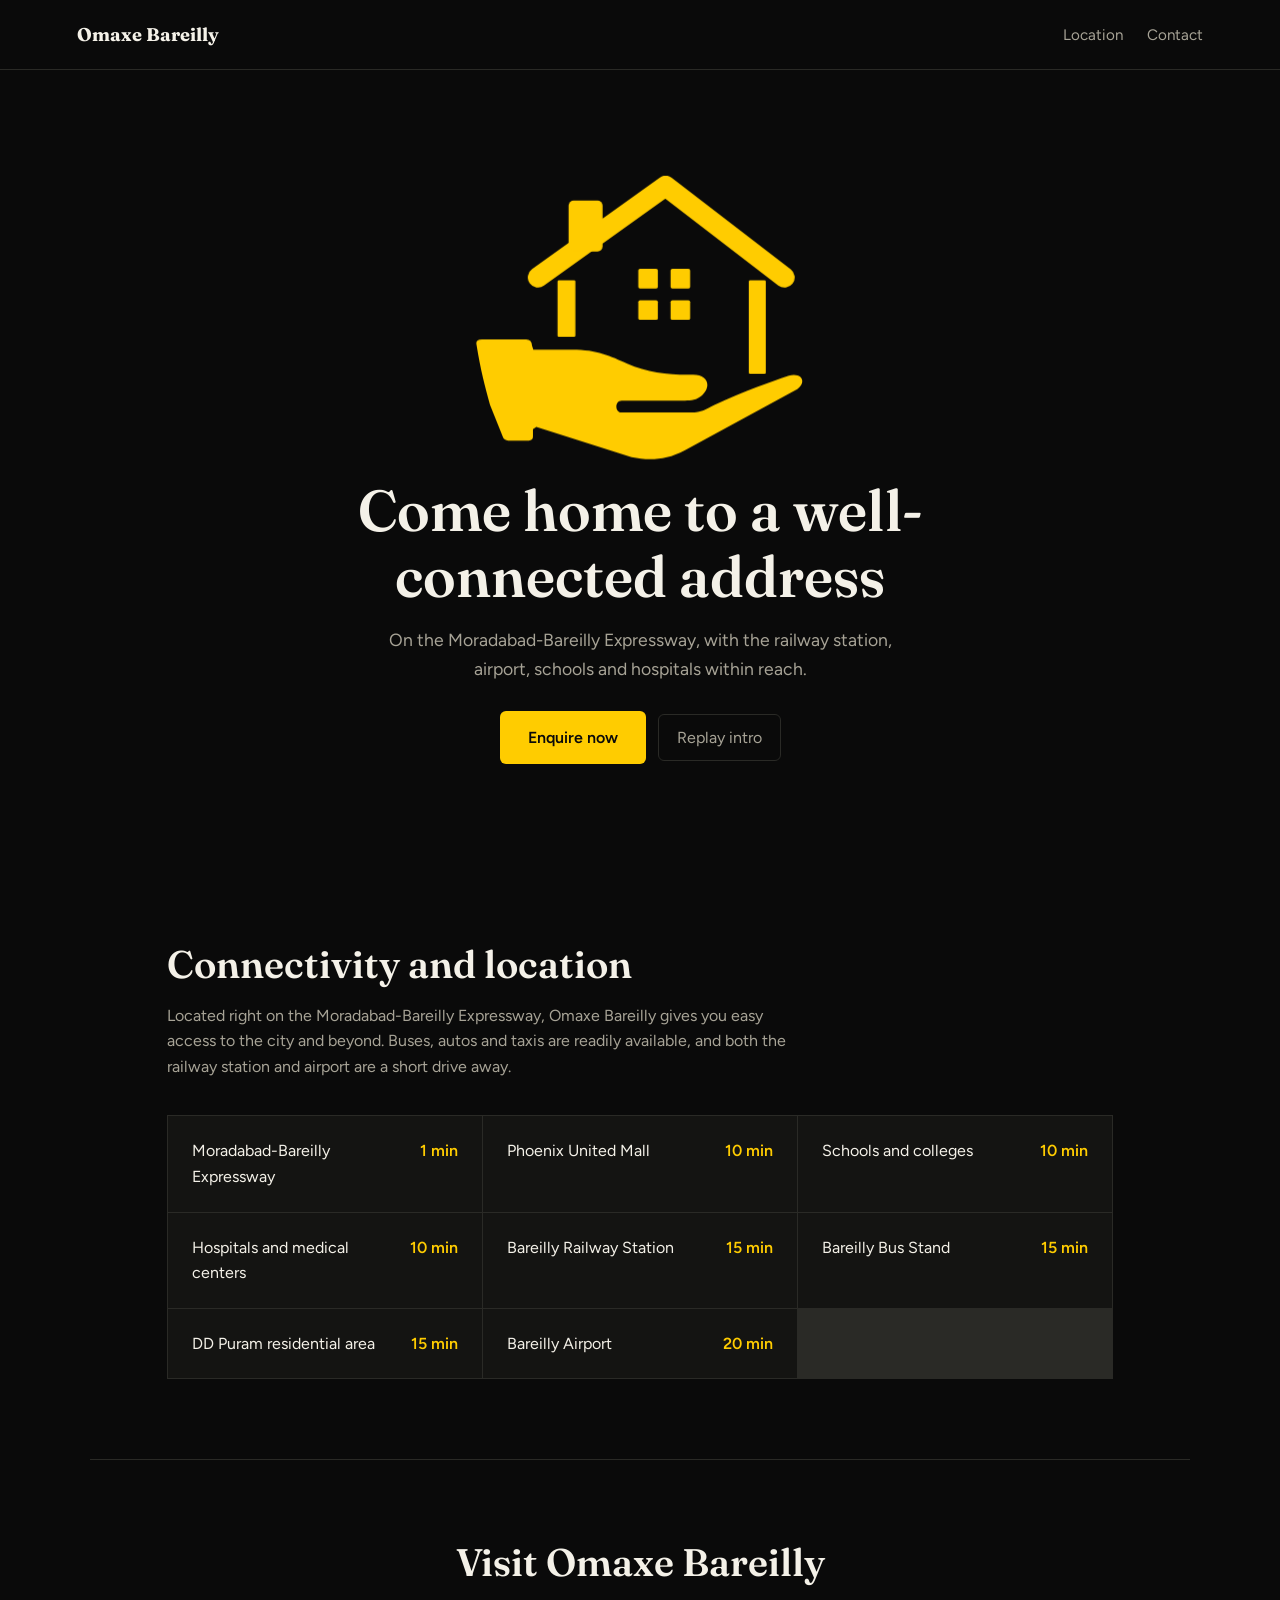
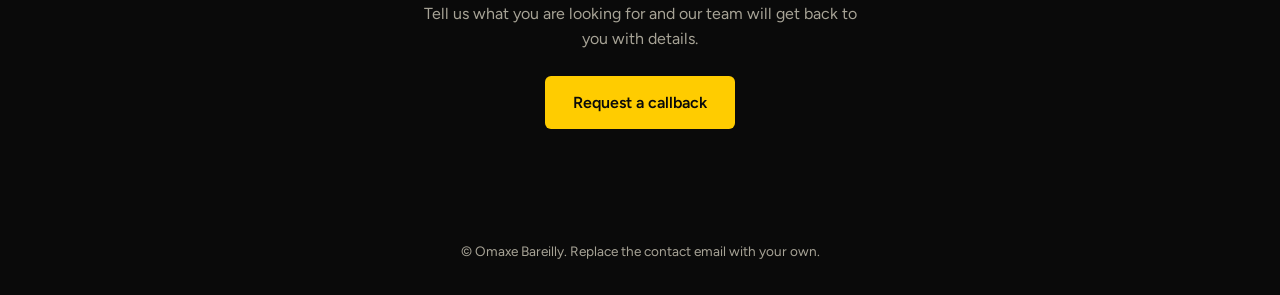
==== Omaxe Bareilly.html @ 0a7bc5a4 "Initial commit: Omaxe Bareilly landing page, showcase gallery, and animations" ====
<!DOCTYPE html>
<html lang="en">
<head>
<meta charset="utf-8">
<meta name="viewport" content="width=device-width, initial-scale=1, viewport-fit=cover">
<title>Omaxe Bareilly</title>
<link href="https://fonts.googleapis.com/css2?family=Fraunces:wght@600&family=Figtree:wght@400;500;600&display=swap" rel="stylesheet">
<style>
:root{--bg:#0a0a0a;--fg:#f4f1e8;--mute:#a7a396;--gold:#ffcc00;--line:#2a2a26;--card:#141412;
box-sizing:border-box;padding-top:env(safe-area-inset-top,0px);padding-bottom:env(safe-area-inset-bottom,0px)}
@media (prefers-color-scheme:dark){:root:not([data-theme="light"]){--bg:#0a0a0a}}
:root[data-theme="dark"]{--bg:#0a0a0a}
html{scroll-padding-top:env(safe-area-inset-top,0px);scroll-behavior:smooth}
*{box-sizing:border-box}
body{margin:0;background:var(--bg);color:var(--fg);font-family:Figtree,system-ui,sans-serif;line-height:1.6}
h1,h2{font-family:Fraunces,Georgia,serif;font-weight:600;line-height:1.15;margin:0}
a{color:inherit}
:focus-visible{outline:2px solid var(--gold);outline-offset:3px}
nav{display:flex;justify-content:space-between;align-items:center;padding:20px 6vw;border-bottom:1px solid var(--line)}
nav b{font-family:Fraunces,serif;font-size:1.15rem}
nav a{text-decoration:none;color:var(--mute);margin-left:24px;font-size:.95rem}
nav a:hover{color:var(--gold)}
.hero{min-height:88vh;display:grid;place-items:center;text-align:center;padding:48px 6vw}
.logo{width:min(340px,70vw);height:auto;display:block;margin:0 auto 12px}
.logo .hand{animation:hand 1.6s .4s cubic-bezier(.2,.7,.2,1) both}
.logo .house{animation:house 1.8s 1.8s cubic-bezier(.2,.7,.2,1) both}
@keyframes hand{from{opacity:0;transform:translateY(160px)}to{opacity:1;transform:none}}
@keyframes house{from{opacity:0;transform:translateY(150px) scale(.92);transform-origin:860px 450px}to{opacity:1;transform:none;transform-origin:860px 450px}}
.tag{animation:fade 1s 3.6s both}
@keyframes fade{from{opacity:0}to{opacity:1}}
.hero h1{font-size:clamp(2rem,5.5vw,3.6rem);max-width:16ch;margin:0 auto 16px}
.hero p{color:var(--mute);max-width:46ch;margin:0 auto 28px;font-size:1.1rem}
.btn{display:inline-block;background:var(--gold);color:#0a0a0a;font-weight:600;padding:14px 28px;border-radius:6px;text-decoration:none}
.btn:hover{filter:brightness(1.1)}
button.replay{background:none;border:1px solid var(--line);color:var(--mute);padding:10px 18px;border-radius:6px;margin-left:12px;cursor:pointer;font:inherit}
button.replay:hover{border-color:var(--gold);color:var(--gold)}
section{padding:80px 6vw;max-width:1100px;margin:0 auto}
section h2{font-size:clamp(1.7rem,3.5vw,2.4rem);margin-bottom:16px}
.lead{color:var(--mute);max-width:62ch;margin:0 0 36px}
.grid{display:grid;grid-template-columns:repeat(auto-fit,minmax(240px,1fr));gap:1px;background:var(--line);border:1px solid var(--line)}
.grid div{background:var(--card);padding:22px 24px;display:flex;justify-content:space-between;align-items:baseline;gap:12px}
.grid span{color:var(--gold);font-weight:600;white-space:nowrap}
.cta{text-align:center;border-top:1px solid var(--line)}
.cta p{color:var(--mute);margin:0 auto 24px;max-width:46ch}
footer{text-align:center;color:var(--mute);font-size:.85rem;padding:32px 6vw}
@media (max-width:560px){nav a{margin-left:14px}.hero{min-height:auto}}
@media (prefers-reduced-motion:reduce){.logo .hand,.logo .house,.tag{animation:none}}
</style>
</head>
<body>
<nav><b>Omaxe Bareilly</b><div><a href="#connectivity">Location</a><a href="#contact">Contact</a></div></nav>

<header class="hero"><div>
<svg id="logo" class="logo" viewBox="400 110 800 700" role="img" aria-label="Omaxe Bareilly logo: a hand holding a house">
<g class="house" fill="#ffcc00">
<polyline points="560,365 860,150 1140,365" fill="none" stroke="#ffcc00" stroke-width="48" stroke-linecap="round" stroke-linejoin="round"/>
<rect x="606" y="372" width="42" height="133" rx="3"/>
<rect x="1056" y="372" width="40" height="220" rx="3"/>
<rect x="632" y="184" width="80" height="120" rx="12"/>
<rect x="796" y="345" width="46" height="46" rx="4"/><rect x="872" y="345" width="46" height="46" rx="4"/>
<rect x="796" y="419" width="46" height="46" rx="4"/><rect x="872" y="419" width="46" height="46" rx="4"/>
</g>
<path class="hand" fill="#ffcc00" d="M415 522Q413 511 428 511L532 511Q545 511 546 526L549 535L640 535C700 535 730 550 770 568C820 590 870 595 925 594C962 594 970 625 940 647C930 655 915 655 900 655L757 655C740 655 740 683 757 683L920 683C945 683 955 675 975 665C1050 630 1110 610 1150 596C1182 588 1192 612 1170 628L905 772C860 796 820 796 780 788L556 717L548 722L548 740Q548 749 538 749L490 749Q480 749 477 740L447 665C435 620 425 585 415 522Z"/>
</svg>
<div class="tag">
<h1>Come home to a well-connected address</h1>
<p>On the Moradabad-Bareilly Expressway, with the railway station, airport, schools and hospitals within reach.</p>
<a class="btn" href="#contact">Enquire now</a><button class="replay" id="replay" type="button">Replay intro</button>
</div></div></header>

<section id="connectivity">
<h2>Connectivity and location</h2>
<p class="lead">Located right on the Moradabad-Bareilly Expressway, Omaxe Bareilly gives you easy access to the city and beyond. Buses, autos and taxis are readily available, and both the railway station and airport are a short drive away.</p>
<div class="grid">
<div>Moradabad-Bareilly Expressway<span>1 min</span></div>
<div>Phoenix United Mall<span>10 min</span></div>
<div>Schools and colleges<span>10 min</span></div>
<div>Hospitals and medical centers<span>10 min</span></div>
<div>Bareilly Railway Station<span>15 min</span></div>
<div>Bareilly Bus Stand<span>15 min</span></div>
<div>DD Puram residential area<span>15 min</span></div>
<div>Bareilly Airport<span>20 min</span></div>
</div>
</section>

<section id="contact" class="cta">
<h2>Visit Omaxe Bareilly</h2>
<p>Tell us what you are looking for and our team will get back to you with details.</p>
<a class="btn" href="mailto:info@example.com">Request a callback</a>
</section>
<footer>&copy; Omaxe Bareilly. Replace the contact email with your own.</footer>

<script>
document.getElementById('replay').addEventListener('click',function(){
var els=document.querySelectorAll('.logo .hand,.logo .house,.tag');
els.forEach(function(e){e.style.animation='none'});
void document.body.offsetWidth;
els.forEach(function(e){e.style.animation=''});
});
</script>
</body>
</html>
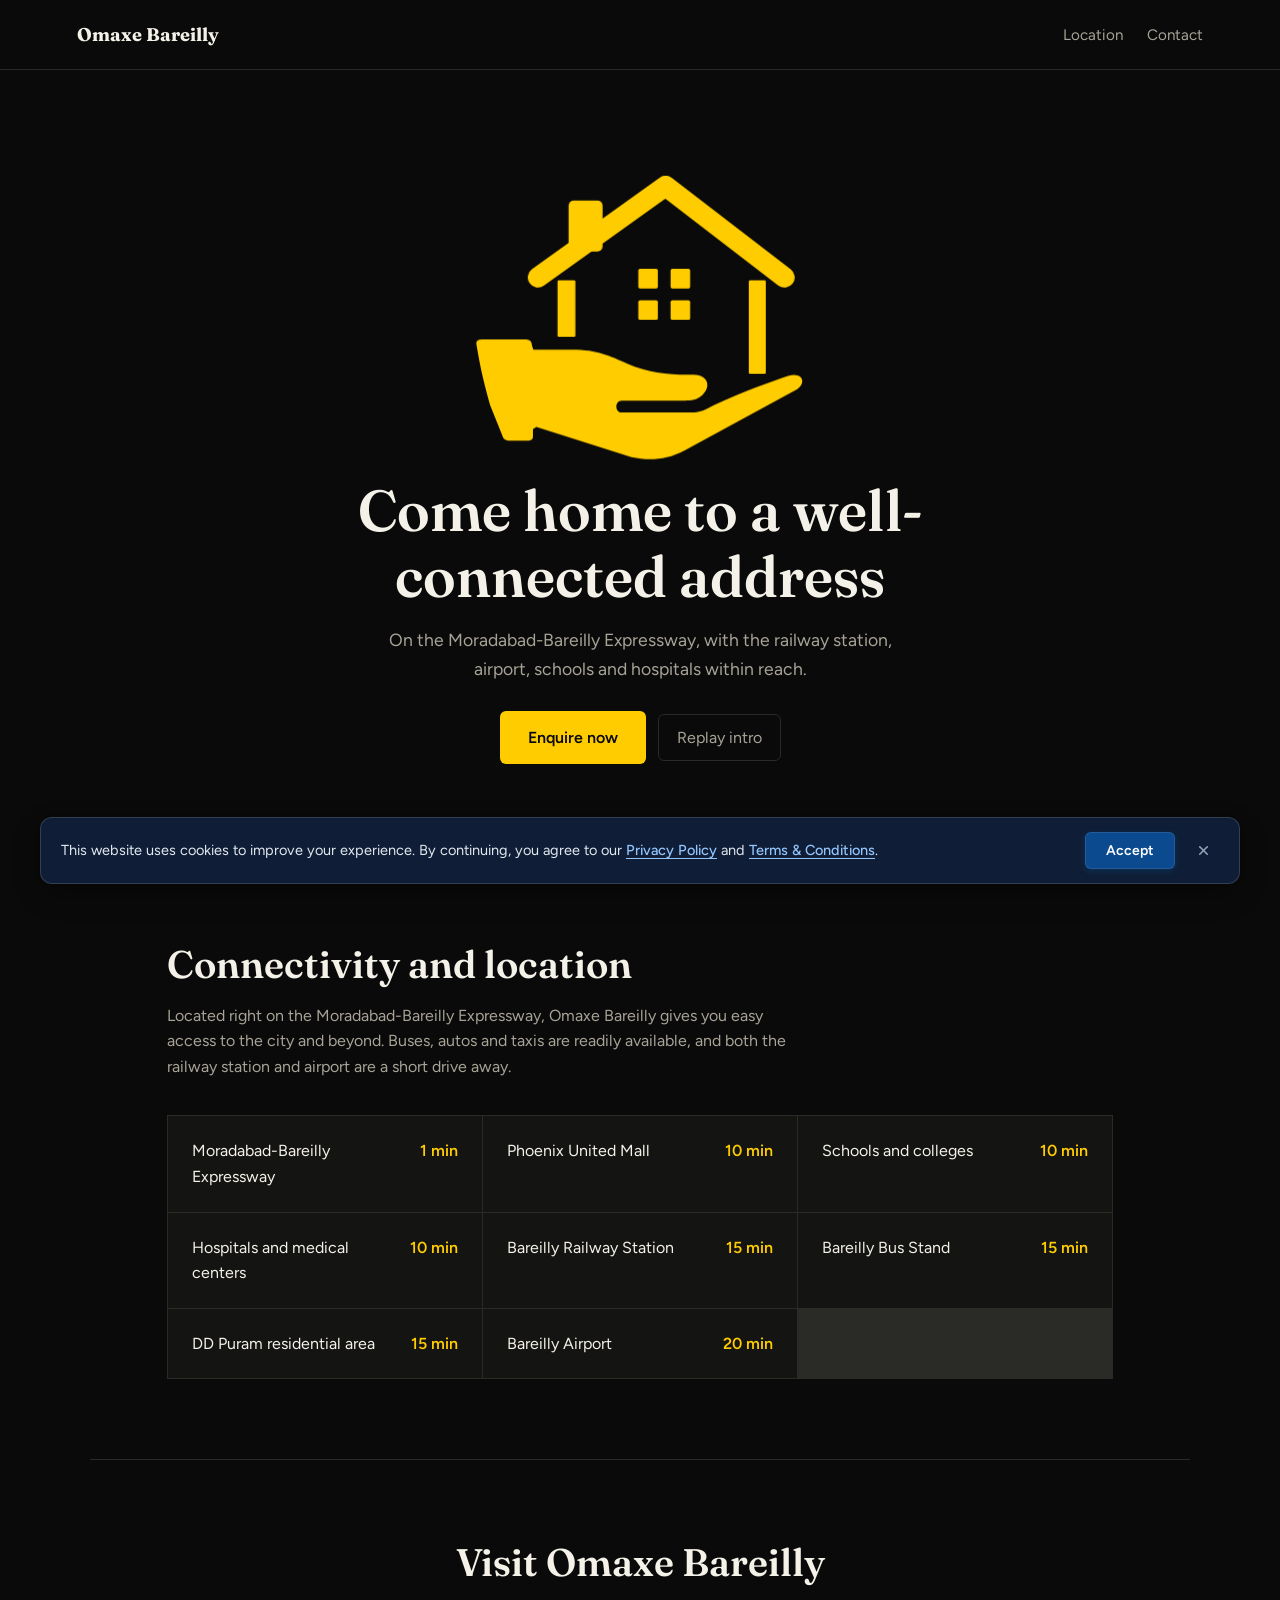
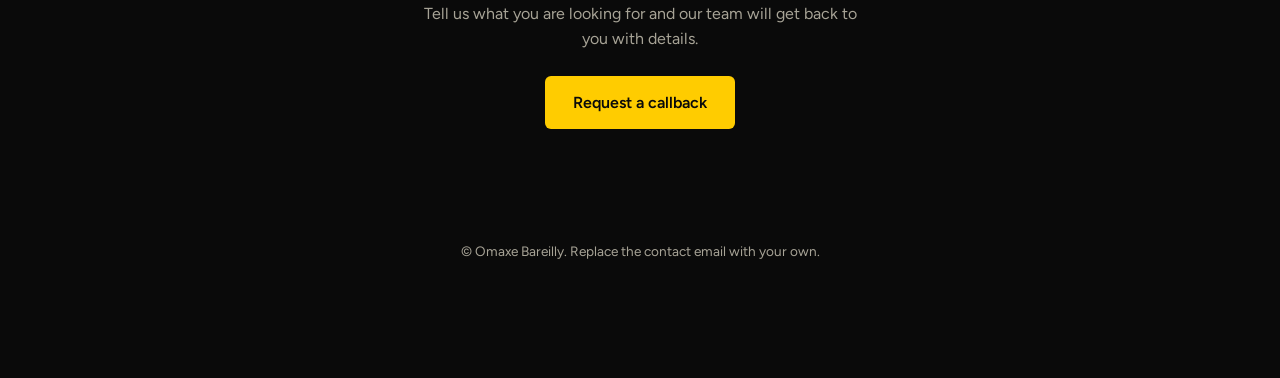
==== commit daf262ba: "Add responsive, accessible cookie and disclaimer notice bar with localStorage" ====
--- a/Omaxe Bareilly.html
+++ b/Omaxe Bareilly.html
@@ -45,6 +45,180 @@
 footer{text-align:center;color:var(--mute);font-size:.85rem;padding:32px 6vw}
 @media (max-width:560px){nav a{margin-left:14px}.hero{min-height:auto}}
 @media (prefers-reduced-motion:reduce){.logo .hand,.logo .house,.tag{animation:none}}
+
+/* ==========================================================================
+   Site Notice Bar (Cookie & Disclaimer Banner)
+   ========================================================================== */
+.site-notice {
+  position: fixed;
+  bottom: 16px;
+  left: 50%;
+  transform: translate3d(-50%, calc(100% + 32px), 0);
+  width: min(1200px, calc(100% - 32px));
+  z-index: 99999;
+  background: #0f1e36;
+  color: #f1f5f9;
+  border: 1px solid rgba(255, 255, 255, 0.15);
+  border-radius: 12px;
+  box-shadow: 0 10px 30px -5px rgba(0, 0, 0, 0.45), 0 -2px 12px rgba(0, 0, 0, 0.2);
+  padding: 14px 20px;
+  box-sizing: border-box;
+  font-family: Figtree, system-ui, -apple-system, BlinkMacSystemFont, "Segoe UI", Roboto, sans-serif;
+  opacity: 0;
+  pointer-events: none;
+  transition: transform 0.4s cubic-bezier(0.16, 1, 0.3, 1), opacity 0.4s ease;
+}
+
+.site-notice.is-visible {
+  transform: translate3d(-50%, 0, 0);
+  opacity: 1;
+  pointer-events: auto;
+}
+
+.site-notice-wrap {
+  display: flex;
+  align-items: center;
+  justify-content: space-between;
+  gap: 20px;
+  max-width: 1200px;
+  margin: 0 auto;
+}
+
+.site-notice-text {
+  margin: 0;
+  font-size: 14.5px;
+  line-height: 1.5;
+  color: #e2e8f0;
+  flex: 1 1 auto;
+}
+
+.site-notice-text a {
+  color: #93c5fd;
+  text-decoration: underline;
+  text-underline-offset: 3px;
+  font-weight: 500;
+  transition: color 0.2s;
+}
+
+.site-notice-text a:hover {
+  color: #bfdbfe;
+}
+
+.site-notice-actions {
+  display: flex;
+  align-items: center;
+  gap: 12px;
+  flex-shrink: 0;
+}
+
+.site-notice-btn {
+  background: #0B4A8F;
+  color: #ffffff;
+  border: 1px solid rgba(255, 255, 255, 0.1);
+  border-radius: 6px;
+  padding: 9px 20px;
+  font-family: inherit;
+  font-size: 14px;
+  font-weight: 600;
+  cursor: pointer;
+  white-space: nowrap;
+  box-shadow: 0 2px 6px rgba(11, 74, 143, 0.4);
+  transition: background-color 0.2s, transform 0.15s, box-shadow 0.2s;
+}
+
+.site-notice-btn:hover {
+  background: #093c75;
+  box-shadow: 0 4px 10px rgba(11, 74, 143, 0.5);
+  transform: translateY(-1px);
+}
+
+.site-notice-btn:active {
+  transform: translateY(0);
+}
+
+.site-notice-close {
+  background: transparent;
+  border: none;
+  color: #94a3b8;
+  width: 32px;
+  height: 32px;
+  border-radius: 6px;
+  display: inline-flex;
+  align-items: center;
+  justify-content: center;
+  cursor: pointer;
+  padding: 0;
+  flex-shrink: 0;
+  transition: background-color 0.2s, color 0.2s;
+}
+
+.site-notice-close:hover {
+  color: #ffffff;
+  background: rgba(255, 255, 255, 0.12);
+}
+
+.site-notice-btn:focus-visible,
+.site-notice-close:focus-visible,
+.site-notice-text a:focus-visible {
+  outline: 2px solid #38bdf8;
+  outline-offset: 3px;
+}
+
+@media (max-width: 640px) {
+  .site-notice {
+    bottom: 0;
+    left: 0;
+    transform: translate3d(0, 110%, 0);
+    width: 100%;
+    max-width: 100%;
+    border-radius: 14px 14px 0 0;
+    border-left: none;
+    border-right: none;
+    border-bottom: none;
+    padding: 12px 16px 14px;
+  }
+  .site-notice.is-visible {
+    transform: translate3d(0, 0, 0);
+  }
+  .site-notice-wrap {
+    flex-direction: column;
+    align-items: stretch;
+    gap: 10px;
+    position: relative;
+  }
+  .site-notice-text {
+    font-size: 13.5px;
+    line-height: 1.45;
+    padding-right: 32px;
+  }
+  .site-notice-actions {
+    width: 100%;
+    display: flex;
+    justify-content: stretch;
+  }
+  .site-notice-btn {
+    width: 100%;
+    padding: 10px 16px;
+    font-size: 14px;
+    text-align: center;
+  }
+  .site-notice-close {
+    position: absolute;
+    top: -2px;
+    right: -4px;
+    width: 30px;
+    height: 30px;
+  }
+}
+
+@media (prefers-reduced-motion: reduce) {
+  .site-notice {
+    transition: none !important;
+  }
+  body {
+    transition: none !important;
+  }
+}
 </style>
 </head>
 <body>
@@ -98,5 +272,115 @@
 els.forEach(function(e){e.style.animation=''});
 });
 </script>
+
+<!-- Site Notice Bar -->
+<div id="site-notice" class="site-notice" role="region" aria-label="Site notice" style="display:none;">
+  <div class="site-notice-wrap">
+    <p class="site-notice-text" id="site-notice-text"></p>
+    <div class="site-notice-actions">
+      <button type="button" class="site-notice-btn" id="notice-accept-btn">Accept</button>
+      <button type="button" class="site-notice-close" id="notice-close-btn" aria-label="Close notice">
+        <svg width="15" height="15" viewBox="0 0 24 24" fill="none" stroke="currentColor" stroke-width="2.5" stroke-linecap="round" stroke-linejoin="round" aria-hidden="true"><line x1="18" y1="6" x2="6" y2="18"></line><line x1="6" y1="6" x2="18" y2="18"></line></svg>
+      </button>
+    </div>
+  </div>
+</div>
+
+<script>
+// ==========================================================================
+// Site Notice Bar Configuration & Logic
+// Put the notice text in one variable at the top so it's easy to change
+// ==========================================================================
+const NOTICE_TEXT = 'This website uses cookies to improve your experience. By continuing, you agree to our <a href="#privacy">Privacy Policy</a> and <a href="#terms">Terms & Conditions</a>.';
+const NOTICE_REAPPEAR_DAYS = 30; // Number of days to remember dismissal before reappearing (set to 0 or null to never reappear)
+
+(function() {
+  const STORAGE_KEY = 'noticeDismissed';
+  const notice = document.getElementById('site-notice');
+  const textEl = document.getElementById('site-notice-text');
+  const acceptBtn = document.getElementById('notice-accept-btn');
+  const closeBtn = document.getElementById('notice-close-btn');
+
+  function isDismissed() {
+    try {
+      const stored = localStorage.getItem(STORAGE_KEY);
+      if (!stored) return false;
+      let data;
+      try {
+        data = JSON.parse(stored);
+      } catch (_) {
+        data = { dismissed: stored === 'true', timestamp: 0 };
+      }
+      if (data && data.dismissed) {
+        if (NOTICE_REAPPEAR_DAYS && NOTICE_REAPPEAR_DAYS > 0 && data.timestamp) {
+          const daysPassed = (Date.now() - data.timestamp) / (1000 * 60 * 60 * 24);
+          if (daysPassed >= NOTICE_REAPPEAR_DAYS) {
+            return false; // 30 days elapsed; show notice again
+          }
+        }
+        return true;
+      }
+      return false;
+    } catch (e) {
+      // localStorage may be disabled or blocked
+      return false;
+    }
+  }
+
+  function saveDismissal() {
+    try {
+      const data = {
+        dismissed: true,
+        timestamp: Date.now()
+      };
+      localStorage.setItem(STORAGE_KEY, JSON.stringify(data));
+    } catch (e) {}
+  }
+
+  function updatePagePadding() {
+    if (notice && notice.classList.contains('is-visible')) {
+      const height = notice.offsetHeight;
+      const extraGap = window.innerWidth > 640 ? 16 : 0;
+      document.body.style.paddingBottom = (height + extraGap) + 'px';
+      document.body.style.transition = 'padding-bottom 0.4s ease';
+    } else {
+      document.body.style.paddingBottom = '';
+    }
+  }
+
+  function showNotice() {
+    if (isDismissed() || !notice) return;
+    if (textEl) textEl.innerHTML = NOTICE_TEXT;
+    notice.style.display = 'block';
+    void notice.offsetHeight; // force reflow for smooth slide-up
+    notice.classList.add('is-visible');
+    updatePagePadding();
+  }
+
+  function dismissNotice() {
+    saveDismissal();
+    if (!notice) return;
+    notice.classList.remove('is-visible');
+    document.body.style.paddingBottom = '';
+    setTimeout(function() {
+      notice.style.display = 'none';
+    }, 420);
+  }
+
+  if (acceptBtn) acceptBtn.addEventListener('click', dismissNotice);
+  if (closeBtn) closeBtn.addEventListener('click', dismissNotice);
+
+  document.addEventListener('keydown', function(e) {
+    if ((e.key === 'Escape' || e.key === 'Esc') && notice && notice.classList.contains('is-visible')) {
+      dismissNotice();
+    }
+  });
+
+  window.addEventListener('resize', updatePagePadding);
+
+  // Slide up smoothly (~0.4s) about 1 second after page loads
+  setTimeout(showNotice, 1000);
+})();
+</script>
 </body>
 </html>
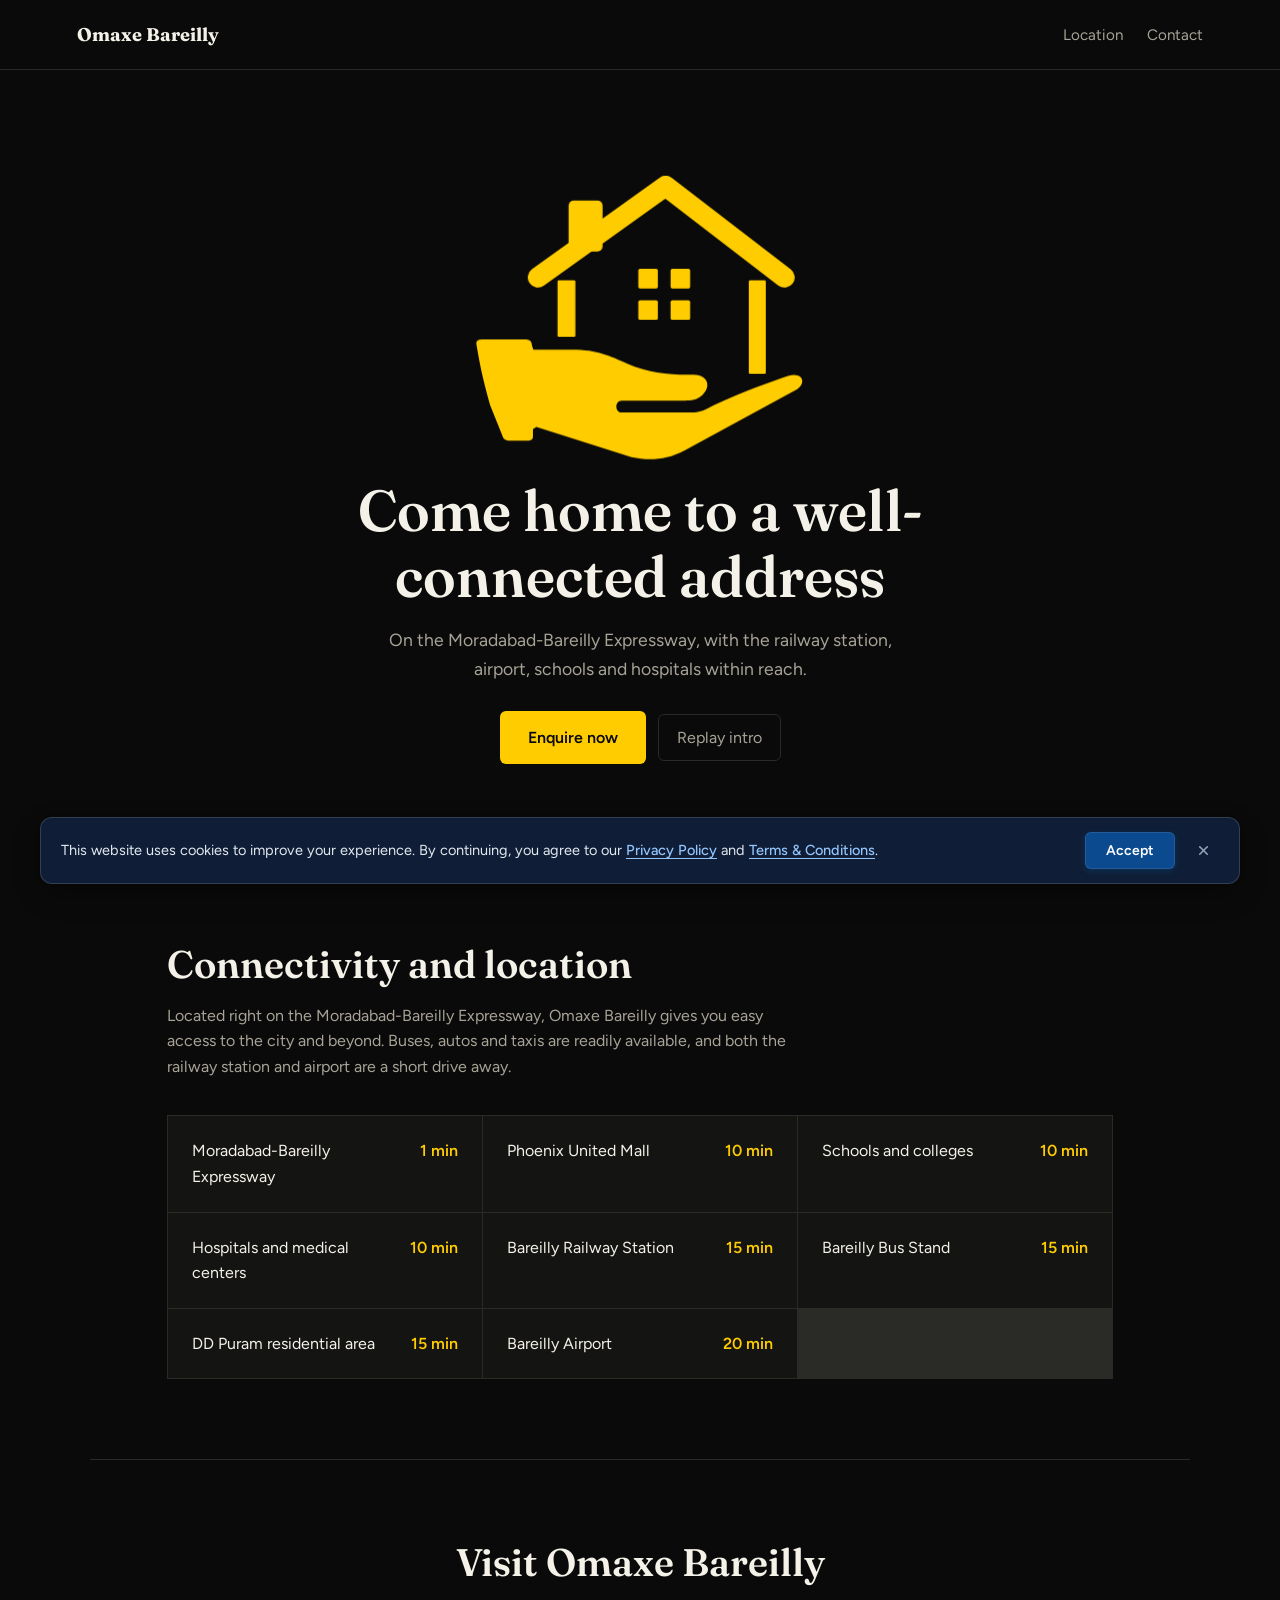
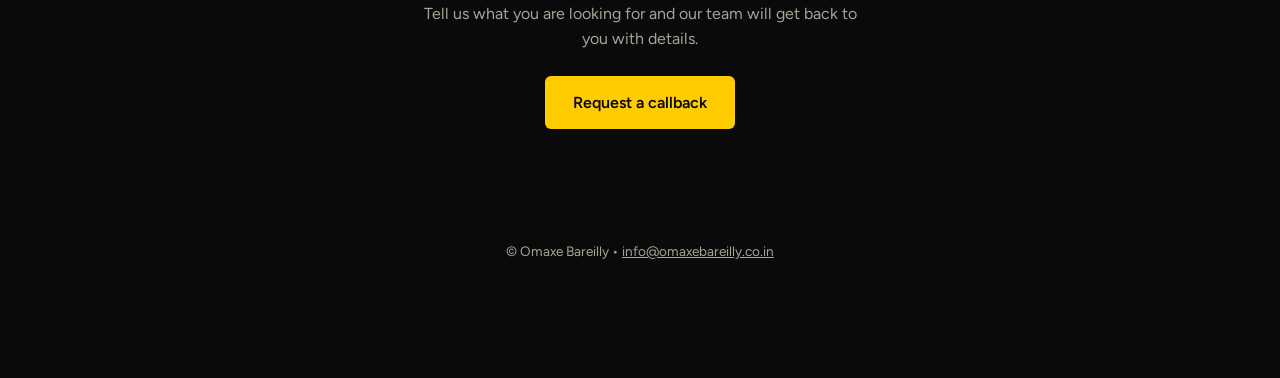
==== commit 16ac2b28: "Update site location to include Omaxe prefix and update email to info@omaxebareilly.co.in" ====
--- a/Omaxe Bareilly.html
+++ b/Omaxe Bareilly.html
@@ -8,8 +8,6 @@
 <style>
 :root{--bg:#0a0a0a;--fg:#f4f1e8;--mute:#a7a396;--gold:#ffcc00;--line:#2a2a26;--card:#141412;
 box-sizing:border-box;padding-top:env(safe-area-inset-top,0px);padding-bottom:env(safe-area-inset-bottom,0px)}
-@media (prefers-color-scheme:dark){:root:not([data-theme="light"]){--bg:#0a0a0a}}
-:root[data-theme="dark"]{--bg:#0a0a0a}
 html{scroll-padding-top:env(safe-area-inset-top,0px);scroll-behavior:smooth}
 *{box-sizing:border-box}
 body{margin:0;background:var(--bg);color:var(--fg);font-family:Figtree,system-ui,sans-serif;line-height:1.6}
@@ -260,9 +258,9 @@
 <section id="contact" class="cta">
 <h2>Visit Omaxe Bareilly</h2>
 <p>Tell us what you are looking for and our team will get back to you with details.</p>
-<a class="btn" href="mailto:info@example.com">Request a callback</a>
+<a class="btn" href="mailto:info@omaxebareilly.co.in">Request a callback</a>
 </section>
-<footer>&copy; Omaxe Bareilly. Replace the contact email with your own.</footer>
+<footer>&copy; Omaxe Bareilly &bull; <a href="mailto:info@omaxebareilly.co.in" style="color:inherit">info@omaxebareilly.co.in</a></footer>
 
 <script>
 document.getElementById('replay').addEventListener('click',function(){
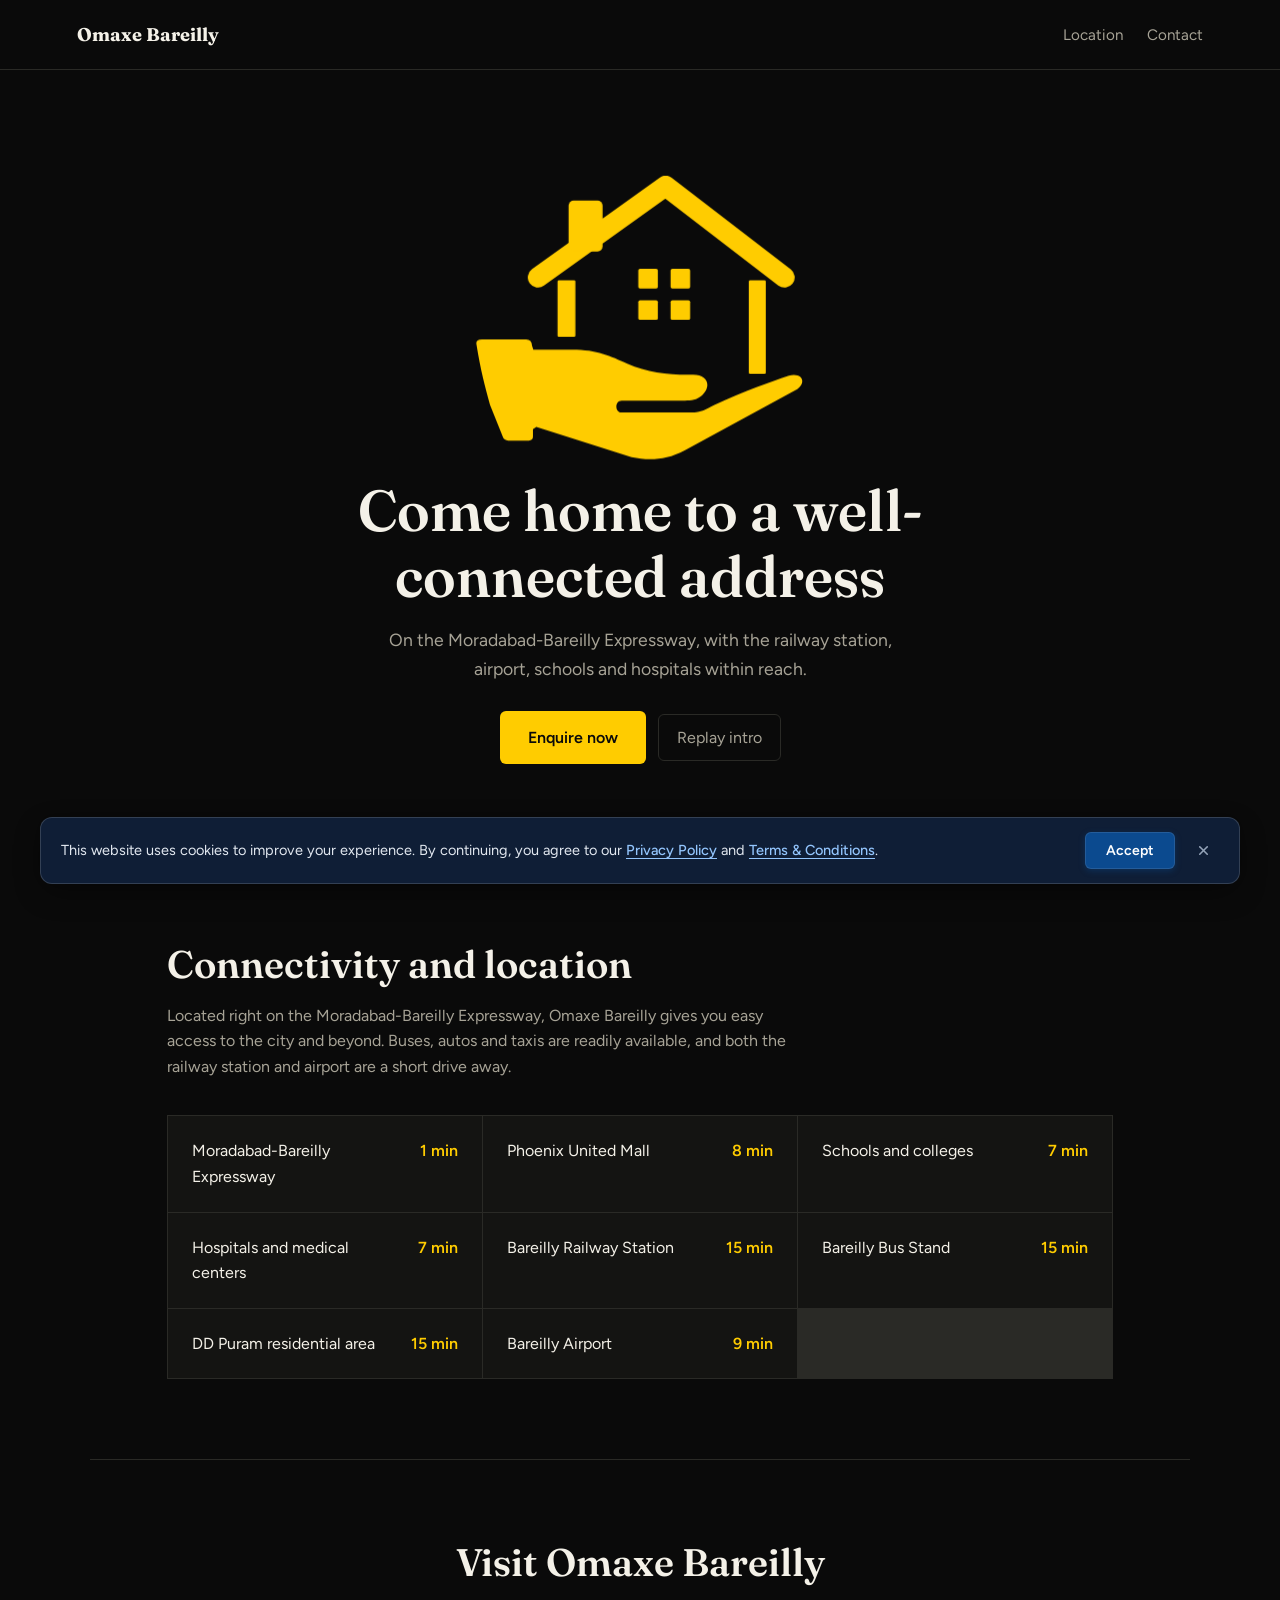
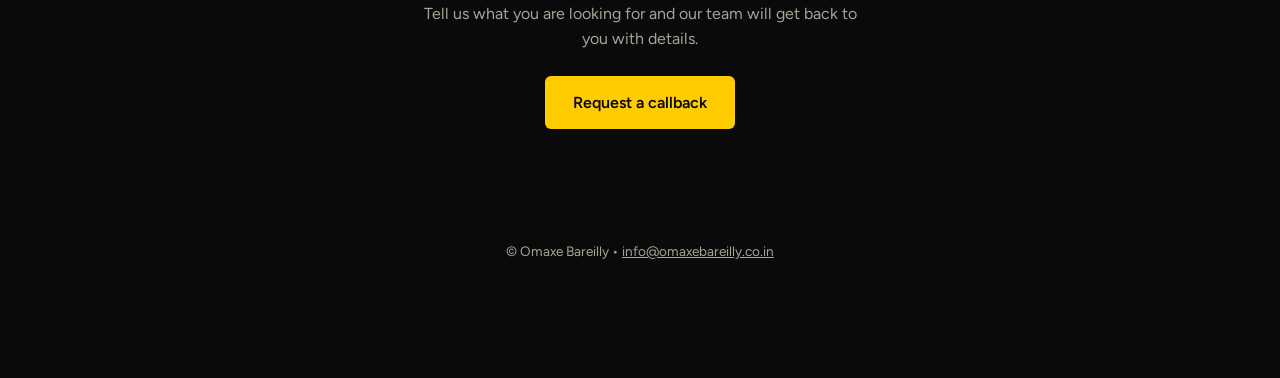
==== commit 87289468: "update(connectivity): adjust travel times for airport, schools, hospitals, and mall" ====
--- a/Omaxe Bareilly.html
+++ b/Omaxe Bareilly.html
@@ -5,6 +5,7 @@
 <meta name="viewport" content="width=device-width, initial-scale=1, viewport-fit=cover">
 <title>Omaxe Bareilly</title>
 <link href="https://fonts.googleapis.com/css2?family=Fraunces:wght@600&family=Figtree:wght@400;500;600&display=swap" rel="stylesheet">
+<link rel="stylesheet" href="enquiry-modal.css">
 <style>
 :root{--bg:#0a0a0a;--fg:#f4f1e8;--mute:#a7a396;--gold:#ffcc00;--line:#2a2a26;--card:#141412;
 box-sizing:border-box;padding-top:env(safe-area-inset-top,0px);padding-bottom:env(safe-area-inset-bottom,0px)}
@@ -237,7 +238,7 @@
 <div class="tag">
 <h1>Come home to a well-connected address</h1>
 <p>On the Moradabad-Bareilly Expressway, with the railway station, airport, schools and hospitals within reach.</p>
-<a class="btn" href="#contact">Enquire now</a><button class="replay" id="replay" type="button">Replay intro</button>
+<a class="btn enquiry-btn" href="#contact" data-property="Omaxe Bareilly – Township Overview">Enquire now</a><button class="replay" id="replay" type="button">Replay intro</button>
 </div></div></header>
 
 <section id="connectivity">
@@ -245,20 +246,20 @@
 <p class="lead">Located right on the Moradabad-Bareilly Expressway, Omaxe Bareilly gives you easy access to the city and beyond. Buses, autos and taxis are readily available, and both the railway station and airport are a short drive away.</p>
 <div class="grid">
 <div>Moradabad-Bareilly Expressway<span>1 min</span></div>
-<div>Phoenix United Mall<span>10 min</span></div>
-<div>Schools and colleges<span>10 min</span></div>
-<div>Hospitals and medical centers<span>10 min</span></div>
+<div>Phoenix United Mall<span>8 min</span></div>
+<div>Schools and colleges<span>7 min</span></div>
+<div>Hospitals and medical centers<span>7 min</span></div>
 <div>Bareilly Railway Station<span>15 min</span></div>
 <div>Bareilly Bus Stand<span>15 min</span></div>
 <div>DD Puram residential area<span>15 min</span></div>
-<div>Bareilly Airport<span>20 min</span></div>
+<div>Bareilly Airport<span>9 min</span></div>
 </div>
 </section>
 
 <section id="contact" class="cta">
 <h2>Visit Omaxe Bareilly</h2>
 <p>Tell us what you are looking for and our team will get back to you with details.</p>
-<a class="btn" href="mailto:info@omaxebareilly.co.in">Request a callback</a>
+<a class="btn enquiry-btn" href="#contact" data-property="Omaxe Bareilly – Callback Request">Request a callback</a>
 </section>
 <footer>&copy; Omaxe Bareilly &bull; <a href="mailto:info@omaxebareilly.co.in" style="color:inherit">info@omaxebareilly.co.in</a></footer>
 
@@ -380,5 +381,6 @@
   setTimeout(showNotice, 1000);
 })();
 </script>
+<script src="enquiry-modal.js" defer></script>
 </body>
 </html>
--- a/enquiry-modal.css
+++ b/enquiry-modal.css
@@ -0,0 +1,385 @@
+/* ==========================================================================
+   Universal Reusable Enquiry Modal Styles
+   Site: Omaxe City / Skyyards Bareilly
+   ========================================================================== */
+
+/* Modal Backdrop Overlay */
+.enquiry-modal-backdrop {
+  position: fixed;
+  inset: 0;
+  z-index: 100000;
+  background: rgba(10, 15, 20, 0.68);
+  backdrop-filter: blur(6px);
+  -webkit-backdrop-filter: blur(6px);
+  display: flex;
+  align-items: center;
+  justify-content: center;
+  padding: 16px;
+  opacity: 0;
+  visibility: hidden;
+  pointer-events: none;
+  transition: opacity 0.3s cubic-bezier(0.16, 1, 0.3, 1), visibility 0.3s cubic-bezier(0.16, 1, 0.3, 1);
+  box-sizing: border-box;
+}
+
+.enquiry-modal-backdrop.is-open {
+  opacity: 1;
+  visibility: visible;
+  pointer-events: auto;
+}
+
+/* Modal Window Card */
+.enquiry-card {
+  position: relative;
+  background: #ffffff;
+  border-radius: 14px;
+  border: 1.5px solid #E8A317;
+  box-shadow: 0 20px 50px rgba(0, 0, 0, 0.28), 0 0 0 1px rgba(232, 163, 23, 0.15);
+  width: 100%;
+  max-width: 420px;
+  max-height: 94vh;
+  overflow-y: auto;
+  overscroll-behavior: contain;
+  padding: 24px 22px 20px;
+  font-family: 'Figtree', system-ui, -apple-system, BlinkMacSystemFont, "Segoe UI", Roboto, sans-serif;
+  color: #111827;
+  transform: scale(0.92);
+  transition: transform 0.35s cubic-bezier(0.16, 1, 0.3, 1), opacity 0.3s ease;
+  box-sizing: border-box;
+}
+
+.enquiry-modal-backdrop.is-open .enquiry-card {
+  transform: scale(1);
+}
+
+/* Close Button (X) */
+.enquiry-close-btn {
+  position: absolute;
+  top: 10px;
+  right: 12px;
+  background: transparent;
+  border: none;
+  font-size: 26px;
+  line-height: 1;
+  color: #64748b;
+  cursor: pointer;
+  padding: 4px 8px;
+  border-radius: 6px;
+  transition: color 0.2s ease, transform 0.2s ease, background 0.2s ease;
+  z-index: 10;
+  display: flex;
+  align-items: center;
+  justify-content: center;
+}
+
+.enquiry-close-btn:hover {
+  color: #0f172a;
+  background: rgba(0, 0, 0, 0.05);
+  transform: scale(1.1);
+}
+
+.enquiry-close-btn:focus-visible {
+  outline: 2px solid #E8A317;
+  outline-offset: 2px;
+}
+
+/* Township Brand Header Strip */
+.enquiry-header-strip {
+  background: #0F3D38;
+  border-radius: 6px;
+  padding: 7px 14px;
+  margin-bottom: 12px;
+  text-align: center;
+}
+
+.enquiry-header-title {
+  color: #ffffff;
+  font-family: 'Gloock', 'Playfair Display', Georgia, serif;
+  font-size: 17px;
+  font-weight: 700;
+  margin: 0;
+  line-height: 1.25;
+  letter-spacing: 0.3px;
+}
+
+/* Dynamic Listing Title */
+.enquiry-main-heading {
+  font-size: 17px;
+  font-weight: 700;
+  color: #0F3D38;
+  text-align: center;
+  margin: 0 0 16px 0;
+  line-height: 1.35;
+  font-family: 'Figtree', system-ui, sans-serif;
+  word-wrap: break-word;
+}
+
+.enquiry-address,
+.enquiry-selected-prop-pill {
+  display: none !important;
+}
+
+/* Form Layout */
+.enquiry-form {
+  display: flex;
+  flex-direction: column;
+}
+
+.enquiry-field-group {
+  margin-bottom: 12px;
+  text-align: left;
+}
+
+.enquiry-label {
+  display: block;
+  font-size: 13px;
+  font-weight: 600;
+  color: #374151;
+  margin-bottom: 4px;
+}
+
+.enquiry-req {
+  color: #D6403B;
+  margin-left: 2px;
+}
+
+/* Input Fields */
+.enquiry-input {
+  width: 100%;
+  background: #f8fafc;
+  border: 1.5px solid #cbd5e1;
+  border-radius: 6px;
+  padding: 11px 14px;
+  font-size: 14.5px;
+  font-family: 'Figtree', system-ui, sans-serif;
+  color: #0f172a;
+  box-sizing: border-box;
+  transition: border-color 0.2s, background 0.2s, box-shadow 0.2s;
+}
+
+.enquiry-input::placeholder {
+  color: #94a3b8;
+}
+
+.enquiry-input:focus {
+  outline: none;
+  background: #ffffff;
+  border-color: #E8A317;
+  box-shadow: 0 0 0 3px rgba(232, 163, 23, 0.2);
+}
+
+.enquiry-input.is-invalid {
+  border-color: #D6403B;
+  background: #fff8f8;
+}
+
+.enquiry-input.is-invalid:focus {
+  box-shadow: 0 0 0 3px rgba(214, 64, 59, 0.2);
+}
+
+/* Phone input with Indian prefix */
+.enquiry-phone-wrap {
+  display: flex;
+  align-items: stretch;
+  border-radius: 6px;
+  overflow: hidden;
+}
+
+.enquiry-phone-prefix {
+  display: flex;
+  align-items: center;
+  justify-content: center;
+  background: #e2e8f0;
+  border: 1.5px solid #cbd5e1;
+  border-right: none;
+  border-radius: 6px 0 0 6px;
+  padding: 0 12px;
+  font-size: 14px;
+  font-weight: 600;
+  color: #334155;
+  user-select: none;
+}
+
+.enquiry-input.with-prefix {
+  border-radius: 0 6px 6px 0;
+}
+
+/* Error Messages */
+.enquiry-error-msg {
+  color: #D6403B;
+  font-size: 12px;
+  font-weight: 500;
+  margin-top: 4px;
+  display: none;
+  line-height: 1.3;
+}
+
+.enquiry-error-msg.is-visible {
+  display: block;
+}
+
+/* Consent Notice */
+.enquiry-consent-group {
+  margin: 4px 0 14px 0;
+}
+
+.enquiry-consent-label {
+  display: flex;
+  align-items: flex-start;
+  gap: 8px;
+  font-size: 12.5px;
+  color: #4b5563;
+  line-height: 1.35;
+  cursor: pointer;
+  user-select: none;
+}
+
+.enquiry-checkbox {
+  width: 16px;
+  height: 16px;
+  accent-color: #0F3D38;
+  cursor: pointer;
+  margin-top: 1px;
+  flex-shrink: 0;
+}
+
+/* Submit Button */
+.enquiry-submit-btn {
+  width: 100%;
+  background: #D6403B;
+  color: #ffffff;
+  border: none;
+  border-radius: 6px;
+  padding: 13px 20px;
+  font-size: 15.5px;
+  font-weight: 700;
+  font-family: 'Figtree', system-ui, sans-serif;
+  cursor: pointer;
+  transition: background 0.2s ease, transform 0.15s ease, box-shadow 0.2s ease, opacity 0.2s;
+  box-shadow: 0 2px 8px rgba(214, 64, 59, 0.25);
+  display: flex;
+  align-items: center;
+  justify-content: center;
+  gap: 8px;
+}
+
+.enquiry-submit-btn:hover:not(:disabled) {
+  background: #bf342f;
+  transform: translateY(-1px);
+  box-shadow: 0 4px 12px rgba(214, 64, 59, 0.35);
+}
+
+.enquiry-submit-btn:active:not(:disabled) {
+  transform: translateY(0);
+}
+
+.enquiry-submit-btn:disabled {
+  opacity: 0.7;
+  cursor: not-allowed;
+  transform: none;
+  box-shadow: none;
+}
+
+/* Inline Loading Spinner */
+.enquiry-btn-spinner {
+  width: 16px;
+  height: 16px;
+  border: 2px solid rgba(255, 255, 255, 0.3);
+  border-top-color: #ffffff;
+  border-radius: 50%;
+  animation: enquiry-spin 0.7s linear infinite;
+  display: inline-block;
+}
+
+@keyframes enquiry-spin {
+  to { transform: rotate(360deg); }
+}
+
+/* Alert Error (Submission Failure) */
+.enquiry-alert-error {
+  background: #fef2f2;
+  border: 1px solid #fecaca;
+  color: #b91c1c;
+  padding: 10px 12px;
+  border-radius: 6px;
+  font-size: 13px;
+  font-weight: 500;
+  text-align: center;
+  margin-top: 12px;
+  line-height: 1.4;
+}
+
+/* Privacy Policy Footer Link */
+.enquiry-privacy-wrap {
+  text-align: center;
+  margin-top: 12px;
+}
+
+.enquiry-privacy-link {
+  font-size: 12px;
+  color: #64748b;
+  text-decoration: underline;
+  text-underline-offset: 2px;
+  transition: color 0.2s;
+}
+
+.enquiry-privacy-link:hover {
+  color: #0F3D38;
+}
+
+/* Success View */
+.enquiry-success-view {
+  text-align: center;
+  padding: 16px 8px 12px;
+}
+
+.enquiry-success-icon {
+  margin-bottom: 12px;
+  display: flex;
+  justify-content: center;
+}
+
+.enquiry-success-icon svg {
+  animation: enquiry-pop 0.4s cubic-bezier(0.175, 0.885, 0.32, 1.275) both;
+}
+
+@keyframes enquiry-pop {
+  0% { transform: scale(0.6); opacity: 0; }
+  100% { transform: scale(1); opacity: 1; }
+}
+
+.enquiry-success-title {
+  font-size: 22px;
+  font-weight: 700;
+  color: #0F3D38;
+  margin: 0 0 10px 0;
+  font-family: 'Gloock', 'Playfair Display', Georgia, serif;
+}
+
+.enquiry-success-text {
+  font-size: 14.5px;
+  color: #374151;
+  margin: 0 0 10px 0;
+  line-height: 1.5;
+}
+
+.enquiry-success-text strong {
+  color: #0F3D38;
+  font-weight: 700;
+}
+
+.enquiry-success-sub {
+  font-size: 12px;
+  color: #94a3b8;
+  margin: 0;
+}
+
+/* Responsive adjustments */
+@media (max-width: 480px) {
+  .enquiry-card {
+    padding: 20px 16px 16px;
+  }
+  .enquiry-main-heading {
+    font-size: 15.5px;
+  }
+}
